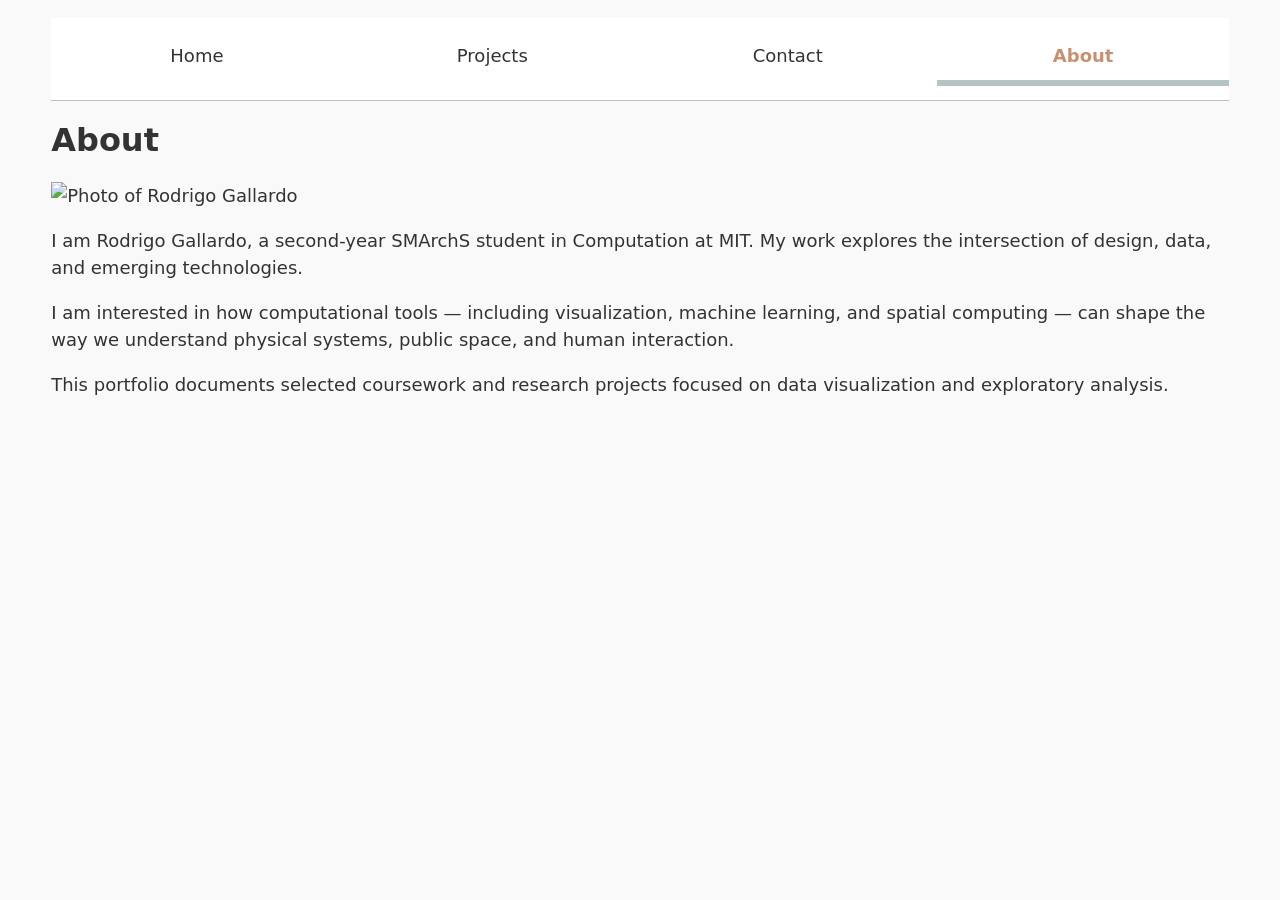
==== about/index.html @ 6bffc78d "Create index.html" ====
<!DOCTYPE html>
<html lang="en">
<head>
    <meta charset="UTF-8">
    <meta name="viewport" content="width=device-width, initial-scale=1.0">
    <title>About</title>

    <link rel="stylesheet" href="../style.css" />
</head>

<body>

<nav>
    <a href="../index.html">Home</a>
    <a href="../projects/index.html">Projects</a>
    <a href="../contact/index.html">Contact</a>
    <a class="current" href="index.html">About</a>
</nav>

<h1>About</h1>

<section class="about-container">

    <img src="../images/rodrigo.jpg" alt="Photo of Rodrigo Gallardo" class="profile-image">

    <div class="bio">
        <p>
            I am Rodrigo Gallardo, a second-year SMArchS student in Computation at MIT.
            My work explores the intersection of design, data, and emerging technologies.
        </p>

        <p>
            I am interested in how computational tools — including visualization,
            machine learning, and spatial computing — can shape the way we understand
            physical systems, public space, and human interaction.
        </p>

        <p>
            This portfolio documents selected coursework and research projects
            focused on data visualization and exploratory analysis.
        </p>
    </div>

</section>

</body>
</html>
---- style.css ----
/* ===========================
   Rodrigo — PortfolioIVS Theme
   Similar vibe to Diana’s CSS:
   - clean centered layout
   - nav with current + hover underline
   - home header text + hero image
   - contact form card w/ 2-col labels
   - light + dark mode support
   =========================== */

:root{
  --accent: oklch(45.457% 0.31135 265.276);
  --bg: #f9f9f9;
  --text: #333;
  --card: #ffffff;
  --border: oklch(80% 3% 200);
  --nav-border: oklch(50% 10% 200 / 40%);
  --current: oklch(70% 20% 50);

  /* button */
  --btn: #698aff;
  --btn-hover: #4a47ff97;
}

html{
  accent-color: var(--accent);
  color-scheme: light dark;
}

body{
  font: 112.5%/1.5 system-ui;
  max-width: clamp(70ch, 92vw, 110ch);
  margin: 0 auto;
  padding: 1em;
  background: var(--bg);
  color: var(--text);
}

img{
  max-width: 100%;
  height: auto;
  display: block;
}

h1,h2,h3,h4,h5,h6{ line-height: 1.1; }
h1{ font-size: 2rem; margin: 0.5em 0 0.75em; }
h2{ font-size: 1.4rem; margin: 0.75em 0 0.5em; }

/* ---------------------------
   Navigation
--------------------------- */
nav{
  display: flex;
  gap: 0.25rem;
  align-items: center;
  justify-content: space-between;
  padding: 0.75em 0;
  margin-bottom: 1.25em;
  background: var(--card);
  border-bottom: 1px solid var(--nav-border);
}

nav a{
  flex: 1;
  text-align: center;
  text-decoration: none;
  color: inherit;
  padding: 0.6em 0.5em;
  border-bottom: 0.35em solid transparent;
  transition: background-color 0.2s ease, border-color 0.2s ease;
  border-radius: 0.5em 0.5em 0 0;
}

nav a:hover{
  border-bottom-color: var(--accent);
  background-color: color-mix(in oklch, var(--accent), canvas 88%);
}

nav a.current{
  color: var(--current);
  border-bottom-color: var(--nav-border);
  font-weight: 700;
}

/* ---------------------------
   Home header (intro + hero)
--------------------------- */
.home-header{
  width: 100%;
  max-width: 100ch;
  margin: 0 auto 1.75em;
  text-align: center;
}

.home-header p{
  font-size: 1.15rem;
  margin: 0 auto 1em;
  max-width: 70ch;
}

.home-header img{
  width: 100%;
  border-radius: 0.75em;
  box-shadow: 0 8px 22px rgba(0,0,0,0.08);
}

/* ---------------------------
   Card utility (optional)
--------------------------- */
.card{
  background: var(--card);
  border: 1px solid rgba(0,0,0,0.08);
  border-radius: 0.75em;
  box-shadow: 0 6px 18px rgba(0,0,0,0.08);
}

/* ---------------------------
   Contact form
--------------------------- */
.contact-form{
  max-width: 42rem;
  margin: 0 auto;
  padding: 2em;
  background: var(--card);
  border-radius: 0.75em;
  box-shadow: 0 6px 18px rgba(0,0,0,0.10);
  border: 1px solid rgba(0,0,0,0.08);
}

.contact-form form{
  display: grid;
  grid-template-columns: auto 1fr;
  gap: 1em;
  align-items: center;
}

.contact-form label{
  text-align: right;
  padding-right: 0.5em;
  font-weight: 650;
}

.contact-form input,
.contact-form textarea,
.contact-form button{
  font: inherit;
}

.contact-form input,
.contact-form textarea{
  width: 100%;
  box-sizing: border-box;
  padding: 0.8em;
  border: 1px solid var(--border);
  border-radius: 0.6em;
  background: color-mix(in oklch, canvas, white 65%);
}

.contact-form input[type="email"],
.contact-form input[type="text"]{
  height: 2.6rem;
}

.contact-form textarea{
  min-height: 7rem;
  resize: vertical;
}

.contact-form button{
  grid-column: 1 / -1;
  width: 100%;
  padding: 0.95em 1em;
  border: none;
  border-radius: 0.65em;
  background: var(--btn);
  color: white;
  font-weight: 750;
  font-size: 1.05em;
  cursor: pointer;
  transition: opacity 0.2s ease, transform 0.05s ease;
}

.contact-form button:hover{ background: var(--btn-hover); }
.contact-form button:active{ transform: translateY(1px); }

/* ---------------------------
   Projects grid (optional)
--------------------------- */
.projects{
  display: grid;
  grid-template-columns: repeat(auto-fill, minmax(15em, 1fr));
  gap: 1.25em;
  padding: 1.25em 0;
}

.projects article{
  background: var(--card);
  border-radius: 0.85em;
  box-shadow: 0 6px 18px rgba(0,0,0,0.08);
  border: 1px solid rgba(0,0,0,0.08);
  text-align: center;
  padding: 1.25em;
  transition: transform 0.2s ease;
}

.projects article:hover{ transform: scale(1.02); }

.projects h2{
  margin: 0 0 0.5em;
  font-size: 1.2rem;
}

.projects p{
  margin: 0;
  line-height: 1.4;
}

/* ---------------------------
   Dark mode (auto)
--------------------------- */
@media (prefers-color-scheme: dark){
  :root{
    --bg: #121212;
    --text: #f2f2f2;
    --card: #1e1e1e;
    --border: rgba(255,255,255,0.18);
    --nav-border: rgba(255,255,255,0.18);
  }

  nav a:hover{
    background-color: color-mix(in oklch, var(--accent), black 78%);
  }

  .contact-form,
  .projects article{
    border-color: rgba(255,255,255,0.16);
  }
}

/* ---------------------------
   Mobile: switch contact form to 1-col
--------------------------- */
@media (max-width: 700px){
  body{ max-width: 92vw; }

  nav{
    gap: 0.5rem;
  }

  nav a{
    padding: 0.55em 0.25em;
  }

  .contact-form form{
    grid-template-columns: 1fr;
  }

  .contact-form label{
    text-align: left;
    padding-right: 0;
  }
}
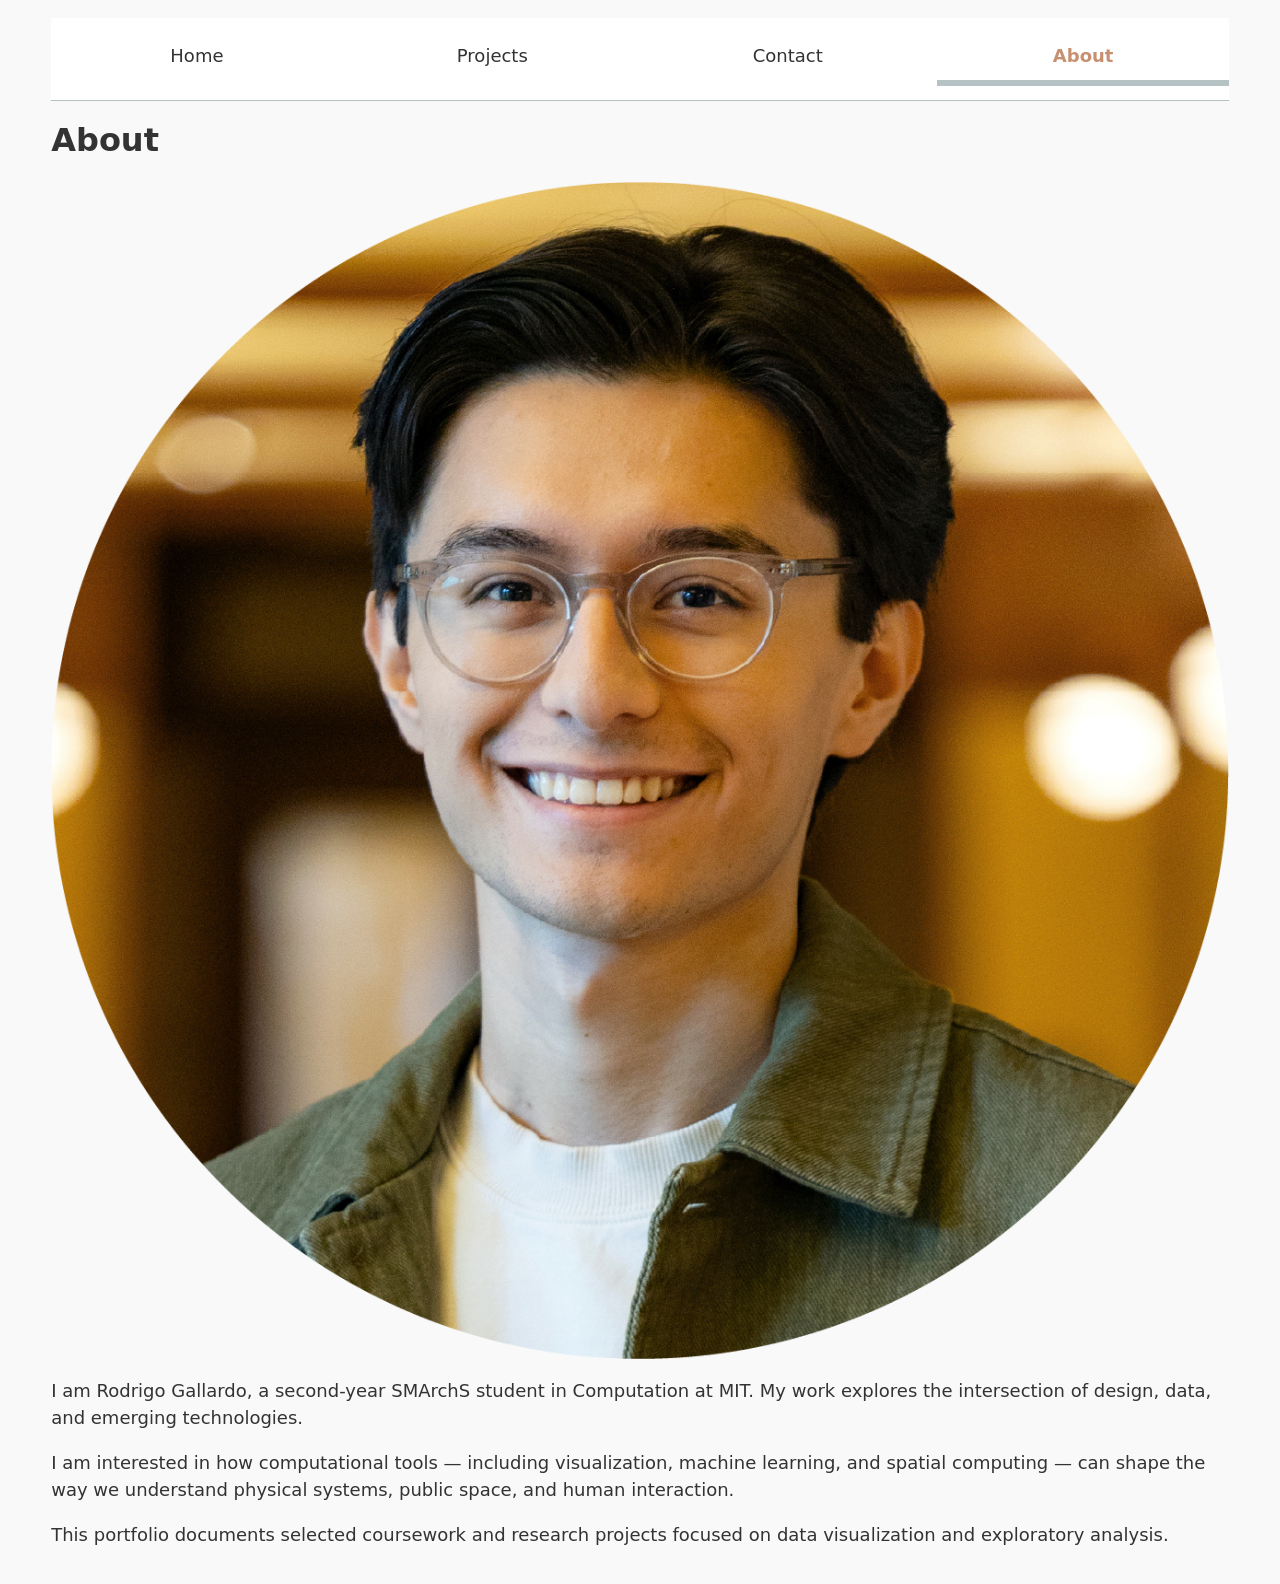
==== commit df30a359: "about" ====
--- a/about/index.html
+++ b/about/index.html
@@ -21,7 +21,7 @@
 
 <section class="about-container">
 
-    <img src="../images/rodrigo.jpg" alt="Photo of Rodrigo Gallardo" class="profile-image">
+    <img src="aboutfigures/Rodrigo_Headshot.png" alt="Photo of Rodrigo Gallardo" class="profile-image">
 
     <div class="bio">
         <p>
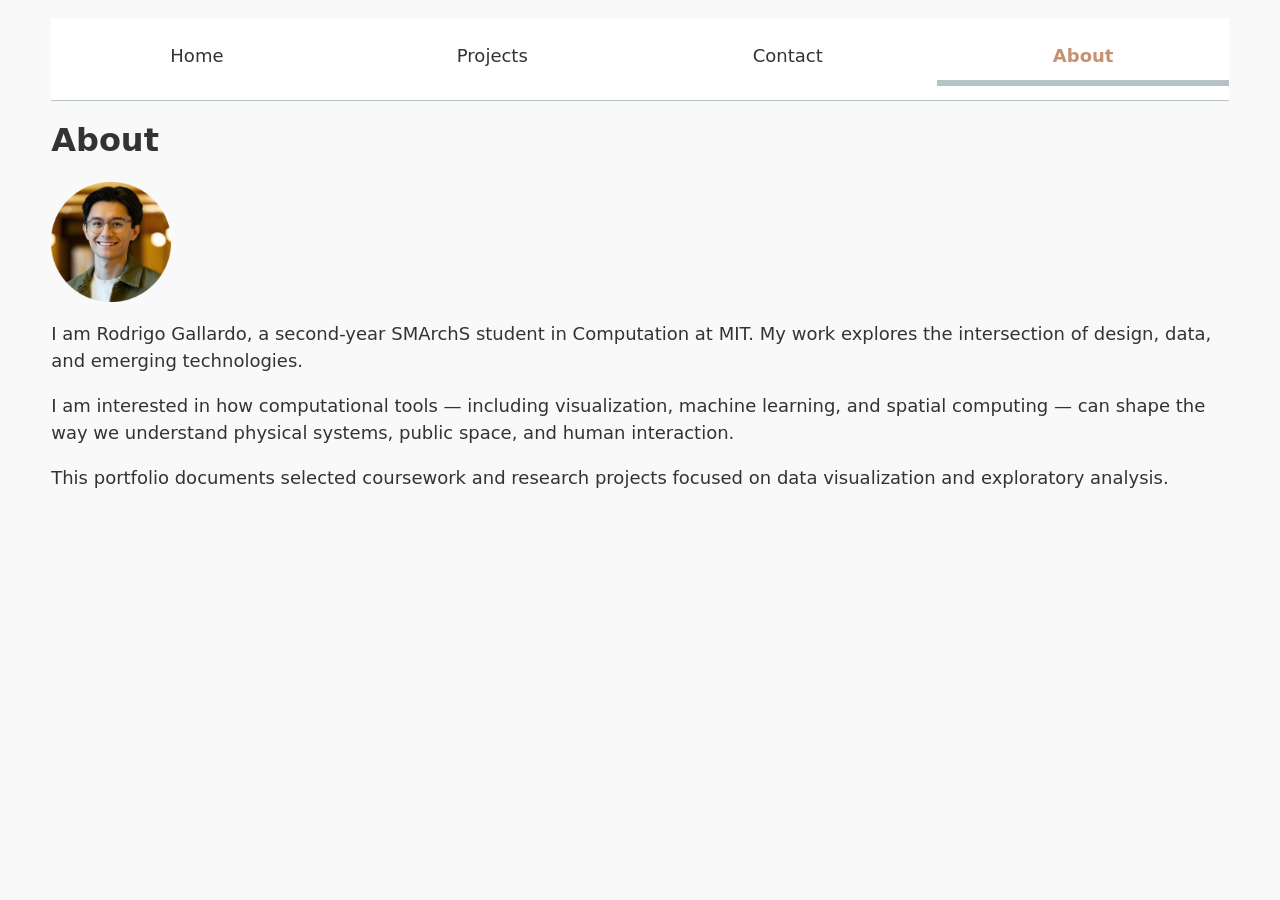
==== commit 06ed6606: "Update index.html" ====
--- a/about/index.html
+++ b/about/index.html
@@ -21,7 +21,10 @@
 
 <section class="about-container">
 
-    <img src="aboutfigures/Rodrigo_Headshot.png" alt="Photo of Rodrigo Gallardo" class="profile-image">
+<img src="aboutfigures/Rodrigo_Headshot.png"
+     alt="Photo of Rodrigo Gallardo"
+     class="profile-image"
+     style="width:120px;">
 
     <div class="bio">
         <p>
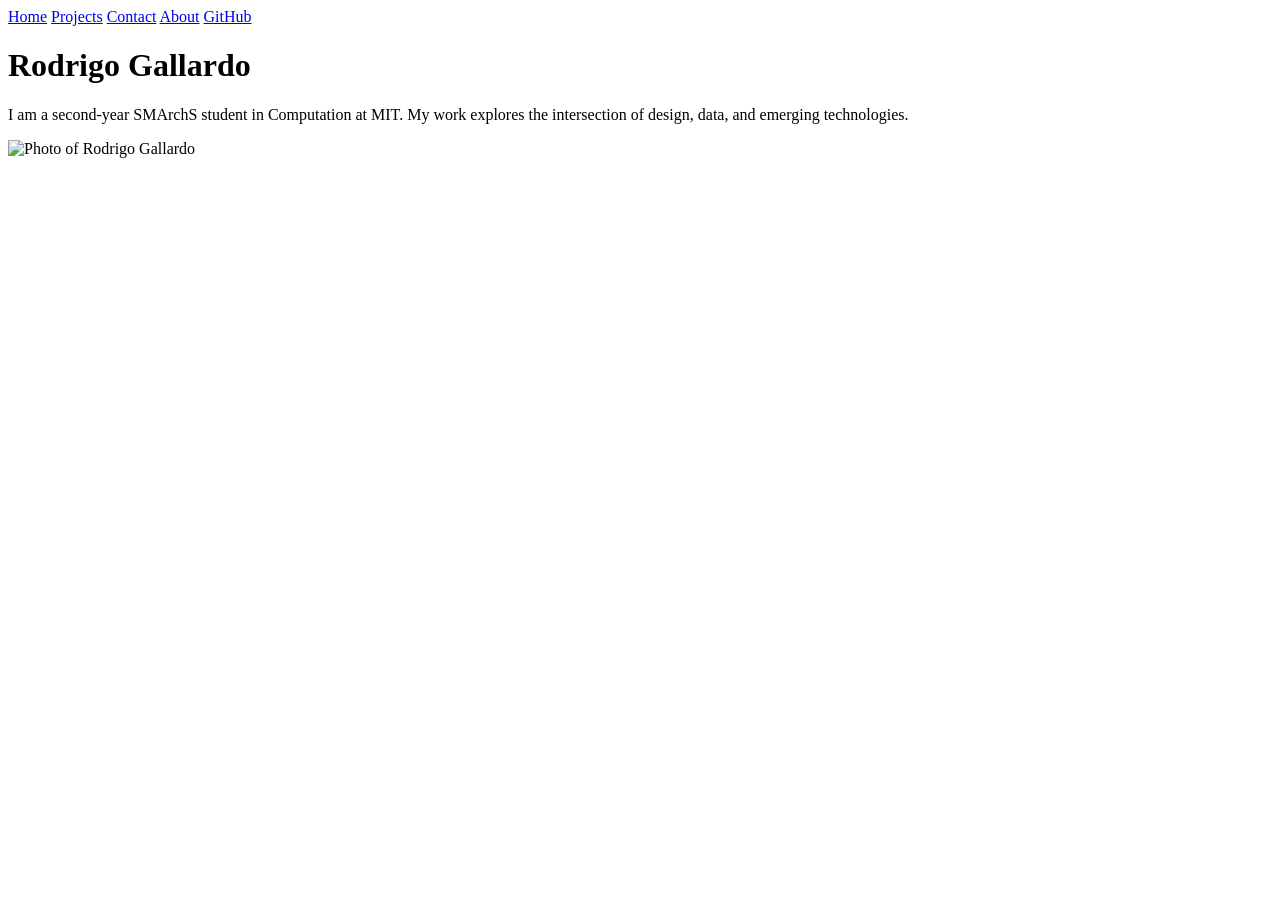
==== commit 26ea5a92: "Update index.html" ====
--- a/about/index.html
+++ b/about/index.html
@@ -1,50 +1,33 @@
 <!DOCTYPE html>
 <html lang="en">
 <head>
-    <meta charset="UTF-8">
-    <meta name="viewport" content="width=device-width, initial-scale=1.0">
-    <title>About</title>
-
-    <link rel="stylesheet" href="../style.css" />
+  <meta charset="UTF-8" />
+  <meta name="viewport" content="width=device-width, initial-scale=1.0" />
+  <title>Rodrigo Gallardo: Personal Site and Portfolio</title>
+  <link rel="stylesheet" href="/PortfolioIVS/style.css" />
 </head>
 
 <body>
 
-<nav>
-    <a href="../index.html">Home</a>
-    <a href="../projects/index.html">Projects</a>
-    <a href="../contact/index.html">Contact</a>
-    <a class="current" href="index.html">About</a>
-</nav>
+  <nav>
+    <a class="current" href="/PortfolioIVS/index.html">Home</a>
+    <a href="/PortfolioIVS/projects/index.html">Projects</a>
+    <a href="/PortfolioIVS/contact/index.html">Contact</a>
+    <a href="/PortfolioIVS/about/index.html">About</a>
+    <a href="https://github.com/rodrigoagallardo008" target="_blank">GitHub</a>
+  </nav>
 
-<h1>About</h1>
+  <h1>Rodrigo Gallardo</h1>
 
-<section class="about-container">
-
-<img src="aboutfigures/Rodrigo_Headshot.png"
-     alt="Photo of Rodrigo Gallardo"
-     class="profile-image"
-     style="width:120px;">
-
-    <div class="bio">
-        <p>
-            I am Rodrigo Gallardo, a second-year SMArchS student in Computation at MIT.
-            My work explores the intersection of design, data, and emerging technologies.
-        </p>
-
-        <p>
-            I am interested in how computational tools — including visualization,
-            machine learning, and spatial computing — can shape the way we understand
-            physical systems, public space, and human interaction.
-        </p>
-
-        <p>
-            This portfolio documents selected coursework and research projects
-            focused on data visualization and exploratory analysis.
-        </p>
-    </div>
-
-</section>
+  <div class="home-header">
+    <p>
+      I am a second-year SMArchS student in Computation at MIT.
+      My work explores the intersection of design, data, and emerging technologies.
+    </p>
+    <img src="/PortfolioIVS/about/aboutfigures/Rodrigo_Headshot.png"
+         alt="Photo of Rodrigo Gallardo"
+         style="width:120px;">
+  </div>
 
 </body>
 </html>
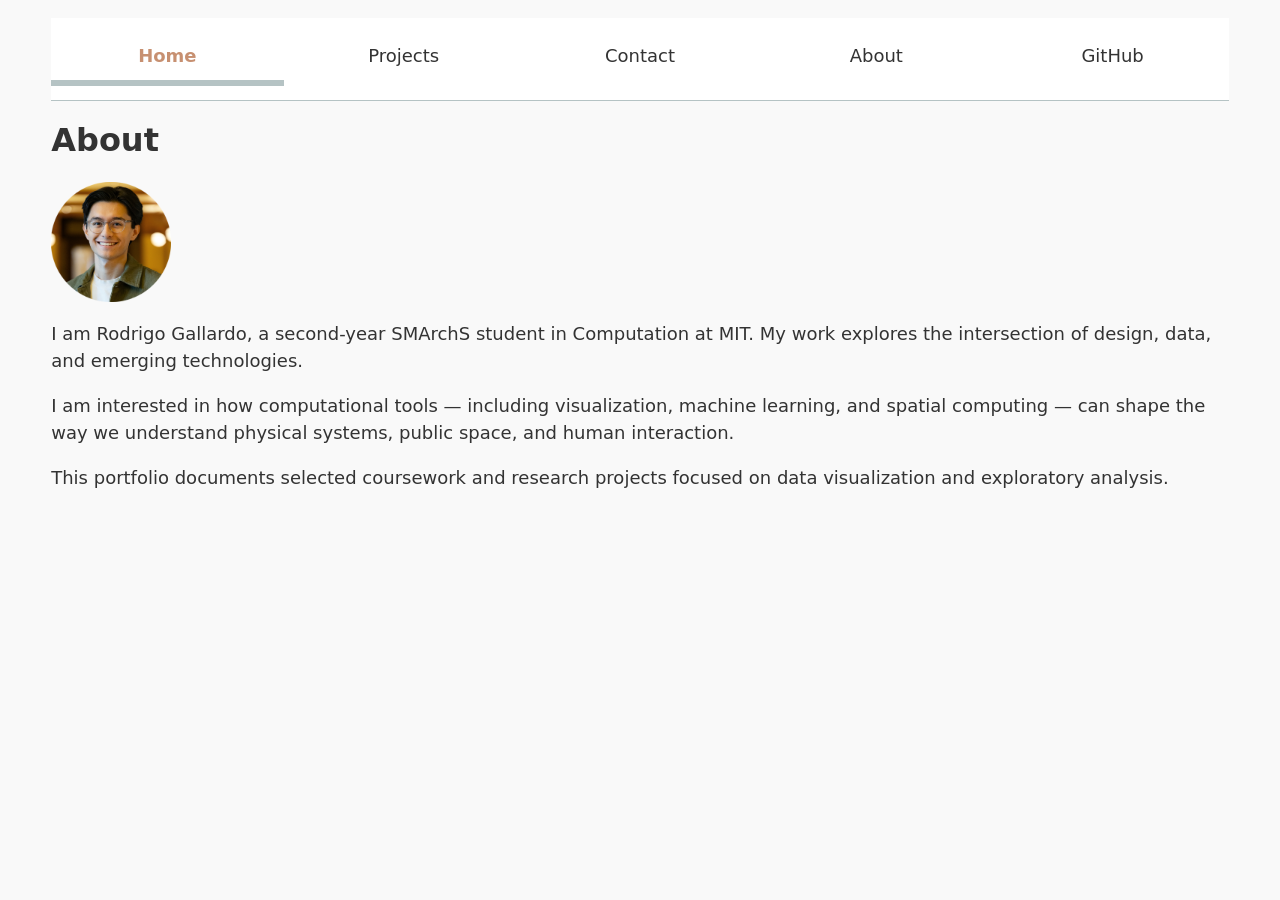
==== commit 67d5236d: "Update index.html" ====
--- a/about/index.html
+++ b/about/index.html
@@ -1,10 +1,11 @@
 <!DOCTYPE html>
 <html lang="en">
 <head>
-  <meta charset="UTF-8" />
-  <meta name="viewport" content="width=device-width, initial-scale=1.0" />
-  <title>Rodrigo Gallardo: Personal Site and Portfolio</title>
-  <link rel="stylesheet" href="/PortfolioIVS/style.css" />
+    <meta charset="UTF-8">
+    <meta name="viewport" content="width=device-width, initial-scale=1.0">
+    <title>About</title>
+
+    <link rel="stylesheet" href="../style.css" />
 </head>
 
 <body>
@@ -17,17 +18,34 @@
     <a href="https://github.com/rodrigoagallardo008" target="_blank">GitHub</a>
   </nav>
 
-  <h1>Rodrigo Gallardo</h1>
+<h1>About</h1>
 
-  <div class="home-header">
-    <p>
-      I am a second-year SMArchS student in Computation at MIT.
-      My work explores the intersection of design, data, and emerging technologies.
-    </p>
-    <img src="/PortfolioIVS/about/aboutfigures/Rodrigo_Headshot.png"
-         alt="Photo of Rodrigo Gallardo"
-         style="width:120px;">
-  </div>
+<section class="about-container">
+
+<img src="aboutfigures/Rodrigo_Headshot.png"
+     alt="Photo of Rodrigo Gallardo"
+     class="profile-image"
+     style="width:120px;">
+
+    <div class="bio">
+        <p>
+            I am Rodrigo Gallardo, a second-year SMArchS student in Computation at MIT.
+            My work explores the intersection of design, data, and emerging technologies.
+        </p>
+
+        <p>
+            I am interested in how computational tools — including visualization,
+            machine learning, and spatial computing — can shape the way we understand
+            physical systems, public space, and human interaction.
+        </p>
+
+        <p>
+            This portfolio documents selected coursework and research projects
+            focused on data visualization and exploratory analysis.
+        </p>
+    </div>
+
+</section>
 
 </body>
 </html>
--- a/style.css
+++ b/style.css
@@ -0,0 +1,262 @@
+/* ===========================
+   Rodrigo — PortfolioIVS Theme
+   Similar vibe to Diana’s CSS:
+   - clean centered layout
+   - nav with current + hover underline
+   - home header text + hero image
+   - contact form card w/ 2-col labels
+   - light + dark mode support
+   =========================== */
+
+:root{
+  --accent: oklch(45.457% 0.31135 265.276);
+  --bg: #f9f9f9;
+  --text: #333;
+  --card: #ffffff;
+  --border: oklch(80% 3% 200);
+  --nav-border: oklch(50% 10% 200 / 40%);
+  --current: oklch(70% 20% 50);
+
+  /* button */
+  --btn: #698aff;
+  --btn-hover: #4a47ff97;
+}
+
+html{
+  accent-color: var(--accent);
+  color-scheme: light dark;
+}
+
+body{
+  font: 112.5%/1.5 system-ui;
+  max-width: clamp(70ch, 92vw, 110ch);
+  margin: 0 auto;
+  padding: 1em;
+  background: var(--bg);
+  color: var(--text);
+}
+
+img{
+  max-width: 100%;
+  height: auto;
+  display: block;
+}
+
+h1,h2,h3,h4,h5,h6{ line-height: 1.1; }
+h1{ font-size: 2rem; margin: 0.5em 0 0.75em; }
+h2{ font-size: 1.4rem; margin: 0.75em 0 0.5em; }
+
+/* ---------------------------
+   Navigation
+--------------------------- */
+nav{
+  display: flex;
+  gap: 0.25rem;
+  align-items: center;
+  justify-content: space-between;
+  padding: 0.75em 0;
+  margin-bottom: 1.25em;
+  background: var(--card);
+  border-bottom: 1px solid var(--nav-border);
+}
+
+nav a{
+  flex: 1;
+  text-align: center;
+  text-decoration: none;
+  color: inherit;
+  padding: 0.6em 0.5em;
+  border-bottom: 0.35em solid transparent;
+  transition: background-color 0.2s ease, border-color 0.2s ease;
+  border-radius: 0.5em 0.5em 0 0;
+}
+
+nav a:hover{
+  border-bottom-color: var(--accent);
+  background-color: color-mix(in oklch, var(--accent), canvas 88%);
+}
+
+nav a.current{
+  color: var(--current);
+  border-bottom-color: var(--nav-border);
+  font-weight: 700;
+}
+
+/* ---------------------------
+   Home header (intro + hero)
+--------------------------- */
+.home-header{
+  width: 100%;
+  max-width: 100ch;
+  margin: 0 auto 1.75em;
+  text-align: center;
+}
+
+.home-header p{
+  font-size: 1.15rem;
+  margin: 0 auto 1em;
+  max-width: 70ch;
+}
+
+.home-header img{
+  width: 100%;
+  border-radius: 0.75em;
+  box-shadow: 0 8px 22px rgba(0,0,0,0.08);
+}
+
+/* ---------------------------
+   Card utility (optional)
+--------------------------- */
+.card{
+  background: var(--card);
+  border: 1px solid rgba(0,0,0,0.08);
+  border-radius: 0.75em;
+  box-shadow: 0 6px 18px rgba(0,0,0,0.08);
+}
+
+/* ---------------------------
+   Contact form
+--------------------------- */
+.contact-form{
+  max-width: 42rem;
+  margin: 0 auto;
+  padding: 2em;
+  background: var(--card);
+  border-radius: 0.75em;
+  box-shadow: 0 6px 18px rgba(0,0,0,0.10);
+  border: 1px solid rgba(0,0,0,0.08);
+}
+
+.contact-form form{
+  display: grid;
+  grid-template-columns: auto 1fr;
+  gap: 1em;
+  align-items: center;
+}
+
+.contact-form label{
+  text-align: right;
+  padding-right: 0.5em;
+  font-weight: 650;
+}
+
+.contact-form input,
+.contact-form textarea,
+.contact-form button{
+  font: inherit;
+}
+
+.contact-form input,
+.contact-form textarea{
+  width: 100%;
+  box-sizing: border-box;
+  padding: 0.8em;
+  border: 1px solid var(--border);
+  border-radius: 0.6em;
+  background: color-mix(in oklch, canvas, white 65%);
+}
+
+.contact-form input[type="email"],
+.contact-form input[type="text"]{
+  height: 2.6rem;
+}
+
+.contact-form textarea{
+  min-height: 7rem;
+  resize: vertical;
+}
+
+.contact-form button{
+  grid-column: 1 / -1;
+  width: 100%;
+  padding: 0.95em 1em;
+  border: none;
+  border-radius: 0.65em;
+  background: var(--btn);
+  color: white;
+  font-weight: 750;
+  font-size: 1.05em;
+  cursor: pointer;
+  transition: opacity 0.2s ease, transform 0.05s ease;
+}
+
+.contact-form button:hover{ background: var(--btn-hover); }
+.contact-form button:active{ transform: translateY(1px); }
+
+/* ---------------------------
+   Projects grid (optional)
+--------------------------- */
+.projects{
+  display: grid;
+  grid-template-columns: repeat(auto-fill, minmax(15em, 1fr));
+  gap: 1.25em;
+  padding: 1.25em 0;
+}
+
+.projects article{
+  background: var(--card);
+  border-radius: 0.85em;
+  box-shadow: 0 6px 18px rgba(0,0,0,0.08);
+  border: 1px solid rgba(0,0,0,0.08);
+  text-align: center;
+  padding: 1.25em;
+  transition: transform 0.2s ease;
+}
+
+.projects article:hover{ transform: scale(1.02); }
+
+.projects h2{
+  margin: 0 0 0.5em;
+  font-size: 1.2rem;
+}
+
+.projects p{
+  margin: 0;
+  line-height: 1.4;
+}
+
+/* ---------------------------
+   Dark mode (auto)
+--------------------------- */
+@media (prefers-color-scheme: dark){
+  :root{
+    --bg: #121212;
+    --text: #f2f2f2;
+    --card: #1e1e1e;
+    --border: rgba(255,255,255,0.18);
+    --nav-border: rgba(255,255,255,0.18);
+  }
+
+  nav a:hover{
+    background-color: color-mix(in oklch, var(--accent), black 78%);
+  }
+
+  .contact-form,
+  .projects article{
+    border-color: rgba(255,255,255,0.16);
+  }
+}
+
+/* ---------------------------
+   Mobile: switch contact form to 1-col
+--------------------------- */
+@media (max-width: 700px){
+  body{ max-width: 92vw; }
+
+  nav{
+    gap: 0.5rem;
+  }
+
+  nav a{
+    padding: 0.55em 0.25em;
+  }
+
+  .contact-form form{
+    grid-template-columns: 1fr;
+  }
+
+  .contact-form label{
+    text-align: left;
+    padding-right: 0;
+  }
+}
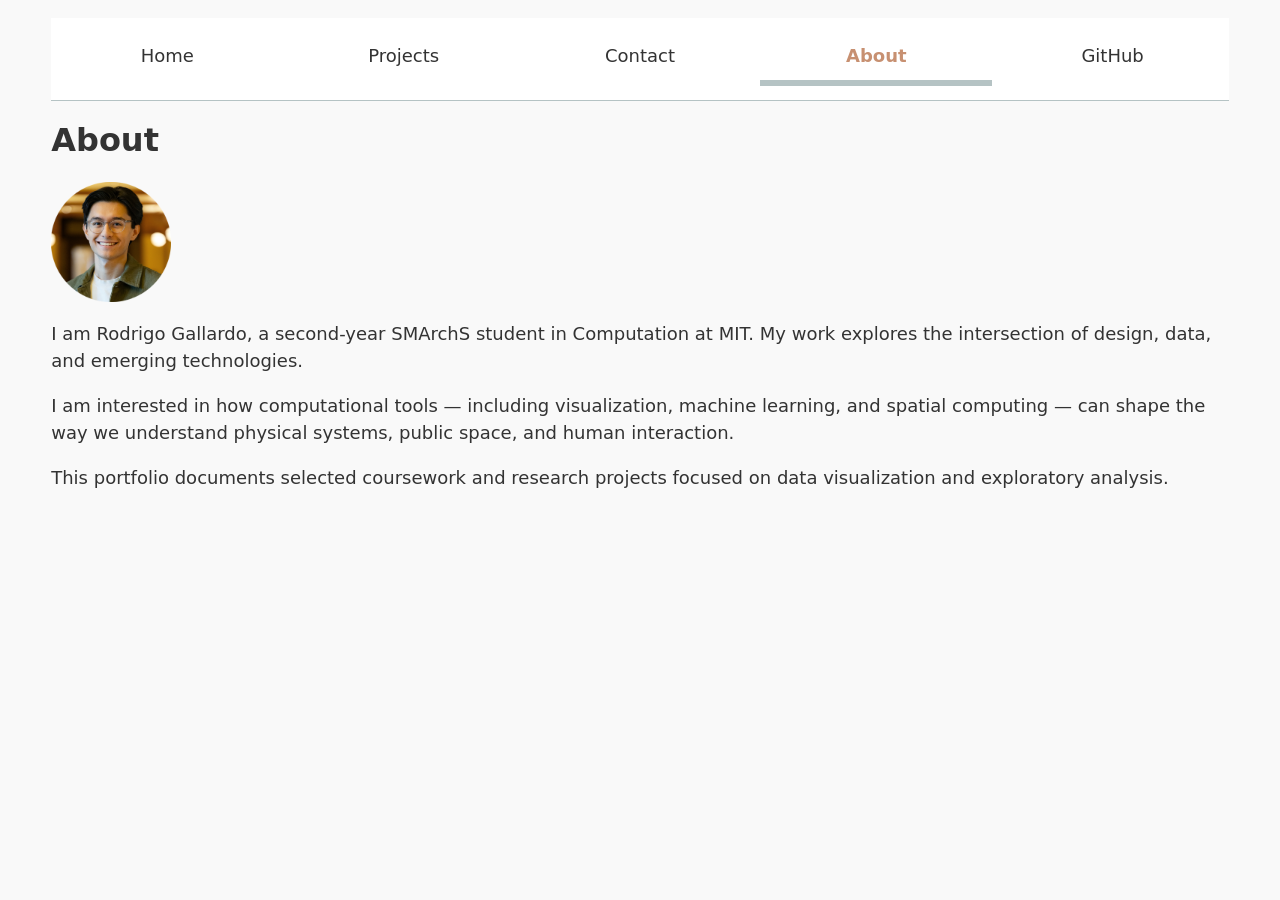
==== commit 81f371bb: "Nav" ====
--- a/about/index.html
+++ b/about/index.html
@@ -11,10 +11,10 @@
 <body>
 
   <nav>
-    <a class="current" href="/PortfolioIVS/index.html">Home</a>
+    <a href="/PortfolioIVS/index.html">Home</a>
     <a href="/PortfolioIVS/projects/index.html">Projects</a>
     <a href="/PortfolioIVS/contact/index.html">Contact</a>
-    <a href="/PortfolioIVS/about/index.html">About</a>
+    <a class="current" href="/PortfolioIVS/about/index.html">About</a>
     <a href="https://github.com/rodrigoagallardo008" target="_blank">GitHub</a>
   </nav>
 
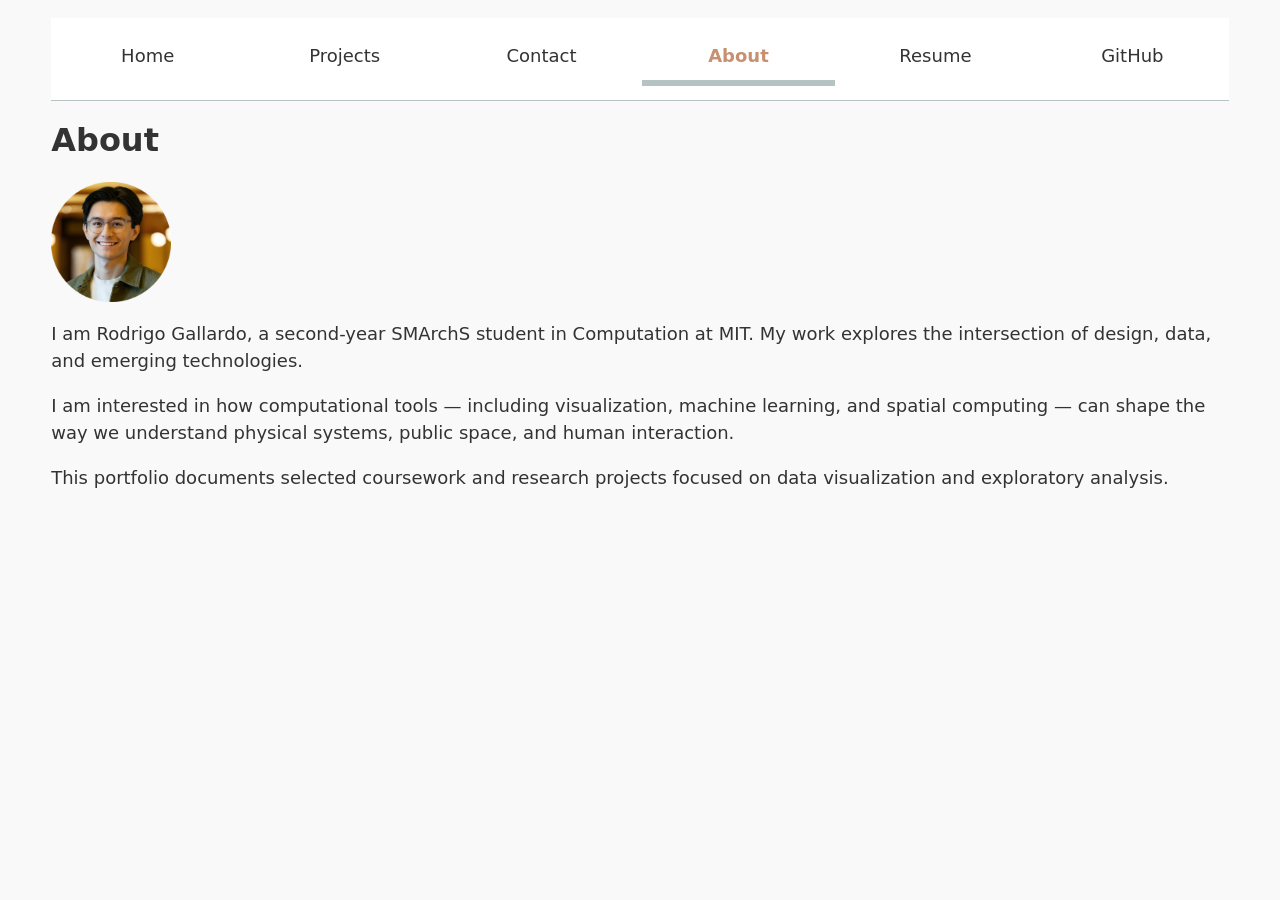
==== commit 4b482db7: "Resume Tab" ====
--- a/about/index.html
+++ b/about/index.html
@@ -15,6 +15,7 @@
     <a href="/PortfolioIVS/projects/index.html">Projects</a>
     <a href="/PortfolioIVS/contact/index.html">Contact</a>
     <a class="current" href="/PortfolioIVS/about/index.html">About</a>
+    <a href="/PortfolioIVS/resume/index.html">Resume</a>
     <a href="https://github.com/rodrigoagallardo008" target="_blank">GitHub</a>
   </nav>
 
